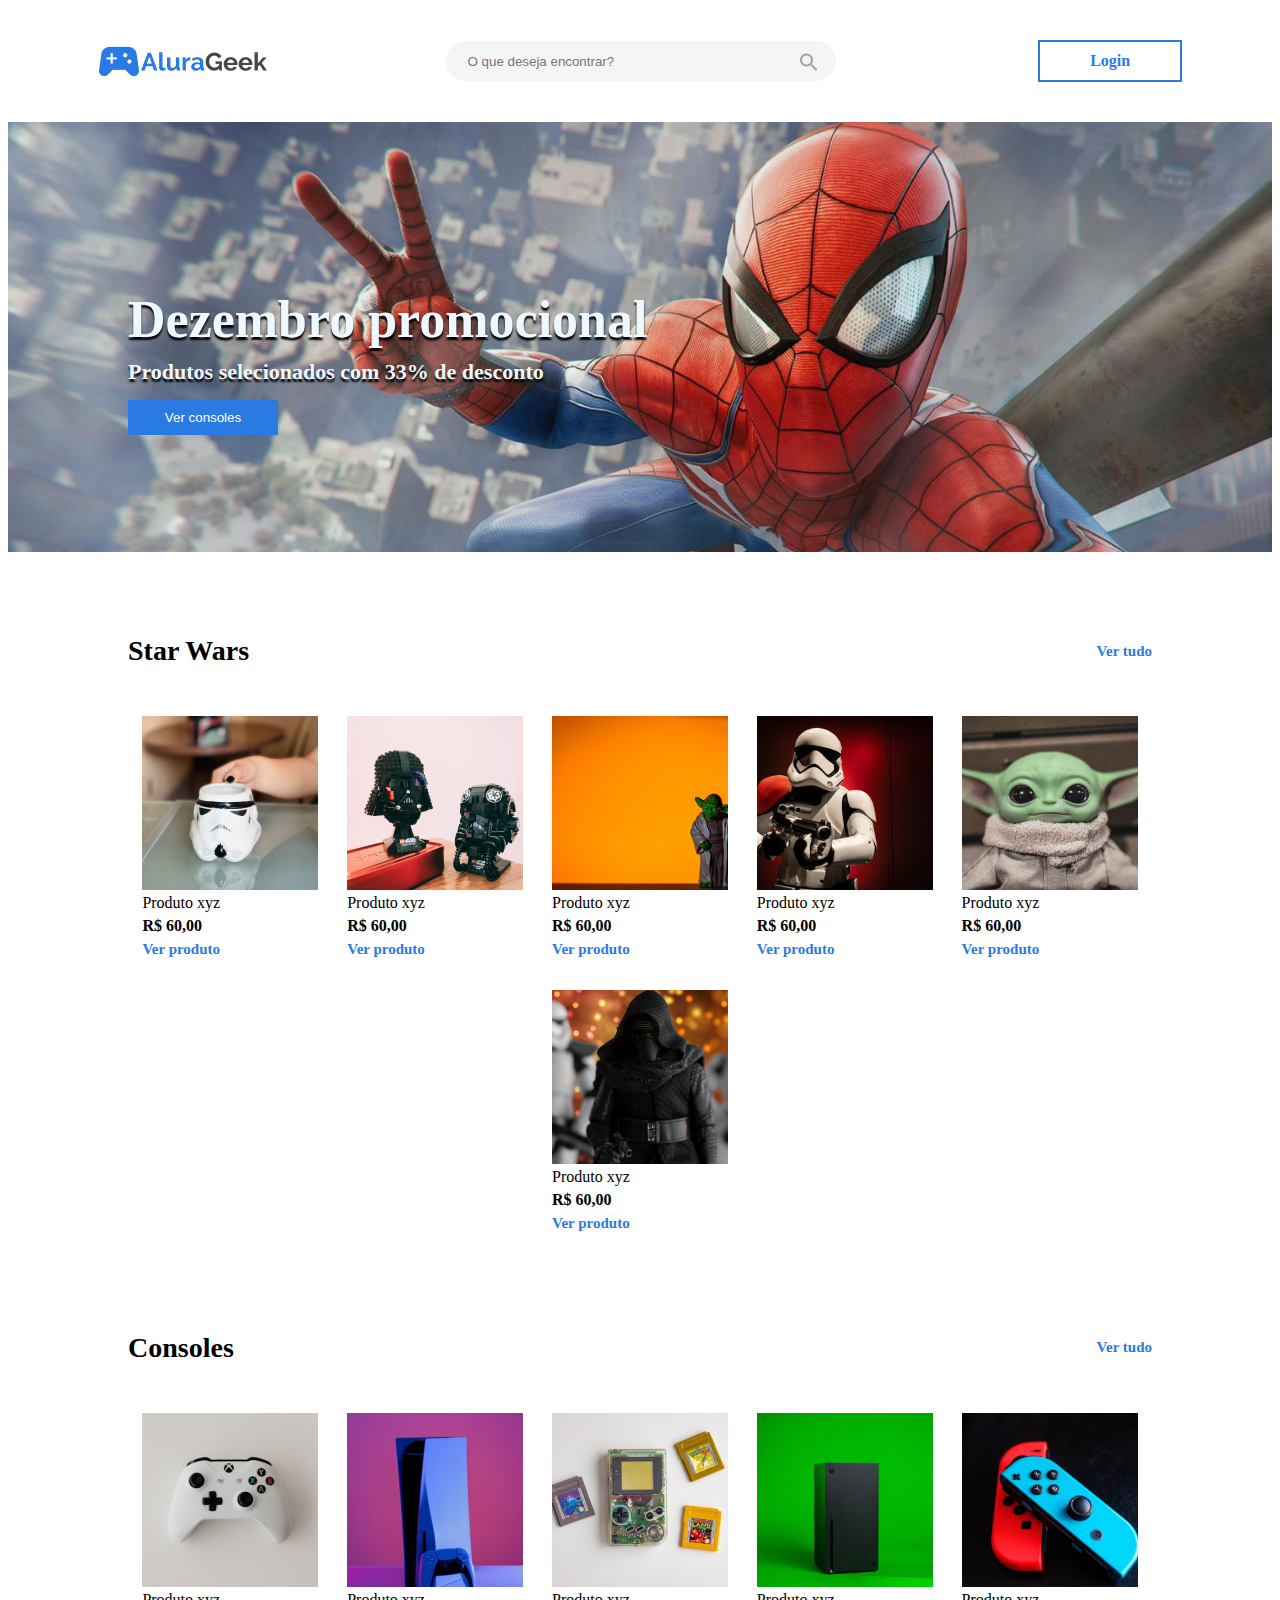
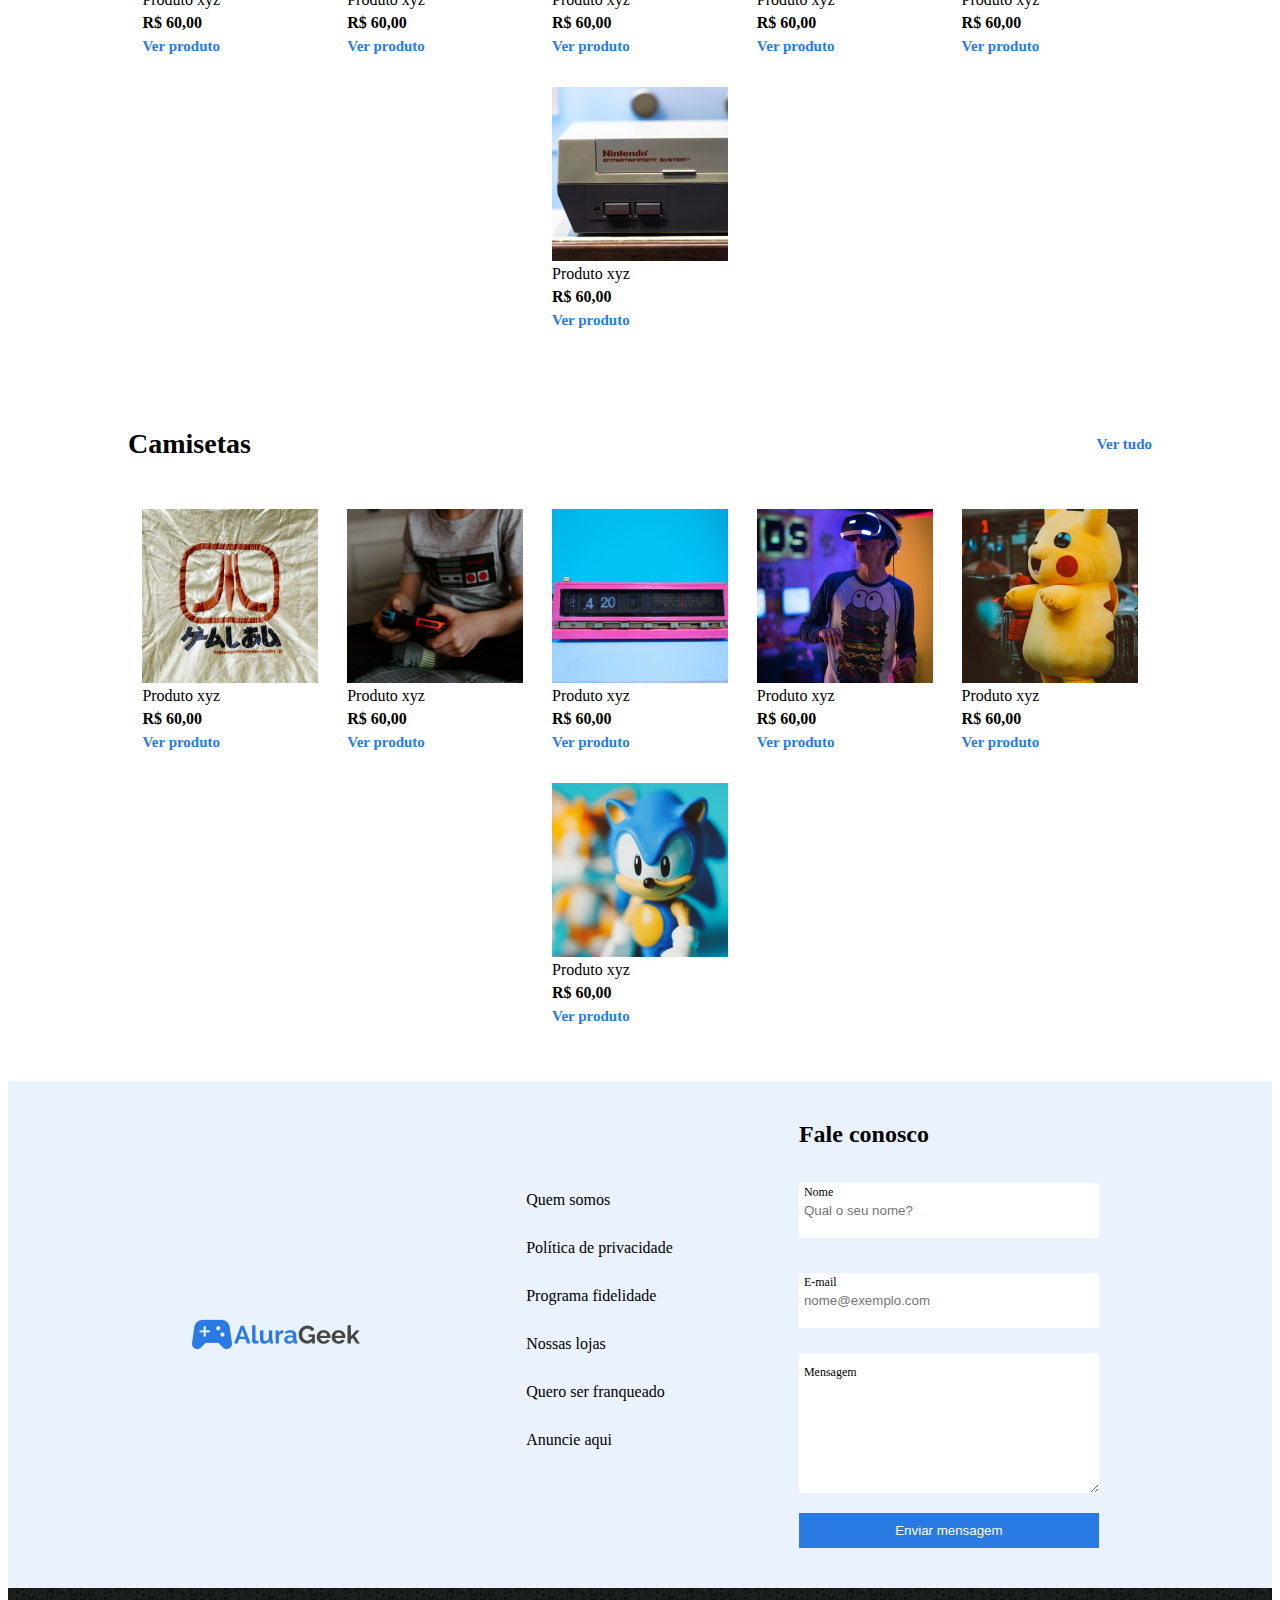
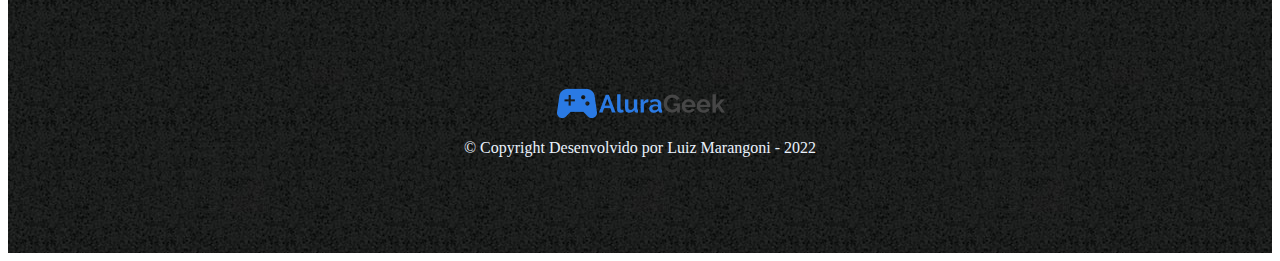
==== index.html @ dcce723d "inclusão de font raleway" ====
<!DOCTYPE html>
<html lang="pt-br">
    <head>
        <meta charset="UTF-8">
        <meta name="viewport" content="widht=device-width, initial-scale=1.0">
        <link href="https://fonts.googleapis.com/css2?family=Raleway&display=swap" rel="stylesheet">
        <link rel="stylesheet" href="../challenge_alurageek/css/body.css">
        <link rel="stylesheet" href="./css/cabecalho/cabecalho.css">
        <link rel="stylesheet" href="./css/cabecalho/logo-alurageek/logo-alurageek.css">
        <link rel="stylesheet" href="./css/cabecalho/buscador/buscador.css">
        <link rel="stylesheet" href="./css/cabecalho/botão-login/botao-login.css">
        <link rel="stylesheet" href="./css/banner/banner.css">
        <link rel="stylesheet" href="./css/banner/banner-titulo.css">
        <link rel="stylesheet" href="./css/banner/banner-texto.css">
        <link rel="stylesheet" href="./css/banner/banner-botao.css">
        <link rel="stylesheet" href="./css/produtos/produtos.css">
        <link rel="stylesheet" href="./css/produtos/produtos-categoria.css">
        <link rel="stylesheet" href="./css/produtos/produtos-vitrine.css">
        <link rel="stylesheet" href="./css/produtos/produto-detalhes.css">
        <link rel="stylesheet" href="./css/formulario/formulario-container.css">
        <link rel="stylesheet" href="./css/formulario/formulario-completo.css">
        <link rel="stylesheet" href="./css/formulario/links-menu/link-item.css">
        <link rel="stylesheet" href="./css/formulario/faleConosco.css">
        <link rel="stylesheet" href="./css/rodape/rodape.css">
        <title>Home -Alura Geek</title>
    </head>
    <body>
        <header class="cabecalho">
            <div class="logo__alurageek">
                <img class="logo__controle" src="./img/controle_logo.png">
                <img class="logo__nome--alura" src="./img/alura_logo.png">
                <img class="logo__nome--geek"src="./img/geek_logo.png">
            </div>
            <div class="buscador">
                <input class="buscador__input" type="search" placeholder="O que deseja encontrar?">
                <img class="buscador__lupa" src="./img/lupa.png">
            </div>
            <a class="botao__login">Login</a>
        </header>
        <div class="banner">
                <h1 class="banner__titulo">Dezembro promocional</h1>
                <p class="banner__texto">Produtos selecionados com 33% de desconto</p>
                <button class="banner__botao" href="">Ver consoles</button>
        </div>
        <main class="produtos">
            <div class="produtos__categoria"> 
                <h2 class="produtos__categoria--nome">Star Wars</h2>
                <a class="produtos__categoria--link" href="">Ver tudo</a>
            </div>
            <div class="produtos__vitrine">
                <ul class="produto__detalhes">
                    <li class="produto__imagem"><img src="./img/caneca_storm.png"></li>
                    <li class="produto__nome">Produto xyz</li>
                    <li class="produto__preco">R$ 60,00</li>
                    <li><a class="produto__link" href="">Ver produto</a></li>
                </ul>
                <ul class="produto__detalhes">
                    <li class="produto__imagem"><img src="./img/luminaria_darth_vader.png"></li>
                    <li>Produto xyz</li>
                    <li class="produto__preco">R$ 60,00</li>
                    <li><a class="produto__link" href="">Ver produto</a></li>
                </ul>
                <ul class="produto__detalhes">
                    <li class="produto__imagem"><img src="./img/yoda.png"></li>
                    <li>Produto xyz</li>
                    <li class="produto__preco">R$ 60,00</li>
                    <li><a class="produto__link" href="">Ver produto</a></li>
                </ul>
                <ul class="produto__detalhes">
                    <li class="produto__imagem"><img src="./img/storm.png"></li>
                    <li>Produto xyz</li>
                    <li class="produto__preco">R$ 60,00</li>
                    <li><a class="produto__link" href="">Ver produto</a></li>
                </ul>
                <ul class="produto__detalhes">
                    <li class="produto__imagem"><img src="./img/baby_yoda.png"></li>
                    <li>Produto xyz</li>
                    <li class="produto__preco">R$ 60,00</li>
                    <li><a class="produto__link" href="">Ver produto</a></li>
                </ul>
                <ul class="produto__detalhes">
                    <li class="produto__imagem"><img src="./img/new_darth.png"></li>
                    <li>Produto xyz</li>
                    <li class="produto__preco">R$ 60,00</li>
                    <li><a class="produto__link" href="">Ver produto</a></li>
                </ul>
            </div>
            <div class="produtos__categoria"> 
                <h2 class="produtos__categoria--nome">Consoles</h2>
                <a class="produtos__categoria--link" href="">Ver tudo</a>
            </div>
            <div class="produtos__vitrine">
                <ul class="produto__detalhes">
                    <li class="produto__imagem"><img src="./img/controle.png"></li>
                    <li>Produto xyz</li>
                    <li class="produto__preco">R$ 60,00</li>
                    <li><a class="produto__link" href="">Ver produto</a></li>
                </ul>
                <ul class="produto__detalhes">
                    <li class="produto__imagem"><img src="./img/console.png"></li>
                    <li>Produto xyz</li>
                    <li class="produto__preco">R$ 60,00</li>
                    <li><a class="produto__link" href="">Ver produto</a></li>
                </ul>
                <ul class="produto__detalhes">
                    <li class="produto__imagem"><img src="./img/portatil.png"></li>
                    <li>Produto xyz</li>
                    <li class="produto__preco">R$ 60,00</li>
                    <li><a class="produto__link" href="">Ver produto</a></li>
                </ul>
                <ul class="produto__detalhes">
                    <li class="produto__imagem"><img src="./img/console2.png"></li>
                    <li>Produto xyz</li>
                    <li class="produto__preco">R$ 60,00</li>
                    <li><a class="produto__link" href="">Ver produto</a></li>
                </ul class="produto__detalhes">
                <ul class="produto__detalhes">
                    <li class="produto__imagem"><img src="./img/portatil2.png"></li>
                    <li>Produto xyz</li>
                    <li class="produto__preco">R$ 60,00</li>
                    <li><a class="produto__link" href="">Ver produto</a></li>
                </ul>
                <ul class="produto__detalhes">
                    <li class="produto__imagem"><img src="./img/console3.png"></li>
                    <li>Produto xyz</li>
                    <li class="produto__preco">R$ 60,00</li>
                    <li><a class="produto__link" href="">Ver produto</a></li>
                </ul>
            </div>
            <div class="produtos__categoria"> 
                <h2 class="produtos__categoria--nome">Camisetas</h2>
                <a class="produtos__categoria--link" href="">Ver tudo</a>
            </div>
            <div class="produtos__vitrine">
                <ul class="produto__detalhes">
                    <li class="produto__imagem"><img src="./img/camiseta.png"></li>
                    <li>Produto xyz</li>
                    <li class="produto__preco">R$ 60,00</li>
                    <li><a class="produto__link" href="">Ver produto</a></li>
                </ul>
                <ul class="produto__detalhes">
                    <li class="produto__imagem"><img src="./img/camiseta2.png"></li>
                    <li>Produto xyz</li>
                    <li class="produto__preco">R$ 60,00</li>
                    <li><a class="produto__link" href="">Ver produto</a></li>
                </ul>
                <ul class="produto__detalhes">
                    <li class="produto__imagem"><img src="./img/retro.png"></li>
                    <li>Produto xyz</li>
                    <li class="produto__preco">R$ 60,00</li>
                    <li><a class="produto__link" href="">Ver produto</a></li>
                </ul>
                <ul class="produto__detalhes">
                    <li class="produto__imagem"><img src="./img/camiseta3.png"></li>
                    <li>Produto xyz</li>
                    <li class="produto__preco">R$ 60,00</li>
                    <li><a class="produto__link" href="">Ver produto</a></li>
                </ul>
                <ul class="produto__detalhes">
                    <li class="produto__imagem"><img src="./img/camiseta4.png"></li>
                    <li>Produto xyz</li>
                    <li class="produto__preco">R$ 60,00</li>
                    <li><a class="produto__link" href="">Ver produto</a></li>
                </ul>
                <ul class="produto__detalhes">
                    <li class="produto__imagem"><img src="./img/camiseta5.png"></li>
                    <li>Produto xyz</li>
                    <li class="produto__preco">R$ 60,00</li>
                    <li><a class="produto__link" href="">Ver produto</a></li>
                </ul>
            </div>
        </main>
        <div class="formulario__container">
            <div class="formulario__completo">
                <div class="logo__alurageek">
                    <img class="logo__controle" src="./img/controle_logo.png">
                    <img class="logo__nome--alura" src="./img/alura_logo.png">
                    <img class="logo__nome--geek"src="./img/geek_logo.png">
                </div>
                <div class="links">
                    <ul class="links__menu" >
                        <li class="link__item">Quem somos</li>
                        <li class="link__item">Política de privacidade</li>
                        <li class="link__item">Programa fidelidade</li>
                        <li class="link__item">Nossas lojas</li>
                        <li class="link__item">Quero ser franqueado</li>
                        <li class="link__item">Anuncie aqui</li>
                    </ul>
                </div>    
                <form class="faleConosco">
                    <h2 class="faleConosco__titulo">Fale conosco</h2>
                    <div class="faleConosco__formulario">
                        <label class="faleConosco__label"for="nome">Nome</label>
                        <input class="faleConosco__inputs" type="text" id="nome" placeholder="Qual o seu nome?">
                        <label class="faleConosco__label" for="e-mail">E-mail</label>
                        <input class="faleConosco__inputs" type="email" id="e-mail" placeholder="nome@exemplo.com">
                        <label class="faleConosco__label" for="mensagem">Mensagem</label>
                        <textarea class="faleConosco__textarea"id="mensagem"></textarea>
                        <input class="faleConosco__botao"type="submit" value="Enviar mensagem">
                    </div>
                </form>
            </div>
        </div>
        <footer class="rodape">
            <div class="logo__alurageek logo__alurageek--rodape">
                <img id="controle" src="./img/controle_logo.png">
                <img src="./img/alura_logo.png">
                <img src="./img/geek_logo.png">
            </div>
            <p class="copyright">&copy; Copyright Desenvolvido por Luiz Marangoni - 2022</p>
        </footer>
    </body>
</html>
---- css/cabecalho/cabecalho.css ----
.cabecalho{
    display: flex;
    justify-content: space-around;
    margin: 40px auto;
    align-items: center;
}
---- css/cabecalho/logo-alurageek/logo-alurageek.css ----
.logo__alurageek{
    display: flex;
    align-items: center;
}
---- css/cabecalho/buscador/buscador.css ----
.buscador__input{
    width: 390px;
    height: 40px;
    padding: 15px 20px;
    border: 1px solid #f5f5f5;
    border-radius: 20px;
    background-color: #F5F5F5;   
}

.buscador__lupa{
    position:relative;
    top:5px;
    right:40px;
}
@media screen and (max-width: 460px) {
    .buscador__input{
        display: none;
    }
    .buscador__lupa{
        position: static;
        justify-content: flex-end;
    }
}
---- css/cabecalho/botão-login/botao-login.css ----
.botao__login{
    border: 2px solid #2A7AE4;
    padding: 10px 50px;
    color: #2A7AE4;
    font-weight: bold;
}
---- css/banner/banner.css ----
.banner{
    background-image: url(../../img/homem-aranha.jpg);
    background-size: cover;
    display: flex;
    flex-direction: column;
    height: 430px;
    justify-content: center;
    margin: 40px auto;
}

@media screen and (max-width: 468px) {
    .banner{
        height: auto;
        text-align: center;
        padding: 80px auto; 
    }

}
---- css/banner/banner-titulo.css ----
.banner__titulo{
    color: aliceblue;
    font-size: 52px;
    font-weight: bold;
    margin: 50px 0px 10px 120px;
    text-shadow: 0 3px 2px black;
}

@media screen and (max-width: 468px) {
    .banner__titulo {
        margin: 35px 50px;
        text-align: center;
    }
}
---- css/banner/banner-texto.css ----
.banner__texto{
    color: aliceblue;
    font-size: 22px;
    font-weight: bold;
    margin: 0 0px 15px 120px;
    text-shadow: 0 3px 2px black;
}
@media screen and (max-width: 468px) {
    .banner__texto {
        margin: 0px 30px 35px 35px;
        text-align: center;
    }
}
---- css/banner/banner-botao.css ----
.banner__botao{
    
    background-color: #2A7AE4;
    border: none;
    color: white;
    margin-left: 120px;
    padding: 10px 30px;
    transition: 1s all;
    width: 150px;
}

.banner__botao:hover{
    background-color: red;
    transform: scale(1.2);
}

@media screen and (max-width: 460px) {
    .banner__botao{
        margin-bottom: 20px;
    }
    
}
---- css/produtos/produtos.css ----
.produtos {
    margin: 40px auto;   
   
}
---- css/produtos/produtos-categoria.css ----
.produtos__categoria{
    align-items: center;
    display: flex;
    justify-content: space-between;
    margin: 60px 120px 10px 120px;
    font-weight: bold;
}

.produtos__categoria--nome{
    font-size: 28px ;

}

.produtos__categoria--link{
    font-size: 15px;
    text-decoration: none;
    color: #2A7AE4;
    font-weight: bold;
}

@media screen and (max-width: 460px) {
    .produtos__categoria {
    background: #efefef;
    margin: 40px 0px 0px 0px; 
    padding: 20px;
    }
}
---- css/produtos/produtos-vitrine.css ----
.produtos__vitrine{
    display: flex;
    flex-wrap: wrap;
    justify-content: space-around; 
    margin: 0px 120px;
}

@media screen and (max-width: 460px){
    .produtos__vitrine {
        margin: 0px 20px;
        justify-content: space-between;
    }
    
}
---- css/produtos/produto-detalhes.css ----
.produto__detalhes{
    display: flex;
    flex-direction: column;
    justify-content: center;
    list-style: none;
    padding: 0px;
}
.produto__preco{
    font-weight: bold;
    padding:5px 5px 5px 0px;
}
.produto__link{
    font-size: 15px;
    text-decoration: none;
    color: #2A7AE4; 
    font-weight: bold;
}

@media screen and (max-width: 460px) {
    .produto__detalhes{
        align-items: center;
        width: 40%;
        justify-content: space-around; 
        margin: 2%;
    }
}
---- css/formulario/formulario-container.css ----
.formulario__container{
    background: #EAF2FD;
}
---- css/formulario/formulario-completo.css ----
.formulario__completo{
    align-items: center;
    display: flex;
    flex-wrap: wrap;
    justify-content: space-around;
    margin: 40px 120px 0px 120px;
    padding: 40px 0px;
}
---- css/formulario/links-menu/link-item.css ----
.links{
   margin: 30px 0px;
}
.link__item{
   padding-bottom: 30px;
   list-style: none;
}
---- css/formulario/faleConosco.css ----
.faleConosco__titulo{
    font-weight: bold;
    margin: 0 0 10px 0
}
.faleConosco__label{
    position: relative;
    font-size: 12px;
    top: 27px;
    left: 5px;
}
.faleConosco__inputs{
    padding: 20px 5px;
    margin: 10px 0px;
    font: 16px;
    border: none;
}
.faleConosco__formulario{
display: flex;
    width: 290px;
    flex-direction: column;
    flex-wrap: wrap;
}
.faleConosco__textarea{
width: 290px;
height: 100px;
padding: 20px 5px;
border: none;
}
.faleConosco__botao{
    background-color: #2A7AE4;
    border: none;
    color: white;
    margin-top: 20px;
    padding: 10px 30px;
    transition: 1s all;
    width: 300px;    
}
.faleConosco__botao:hover{
    background-color: red;
    transform: scale(1.2);
}
---- css/rodape/rodape.css ----
.rodape{
    background: url(../../img/bg.jpg);
    text-align: center;
    color:#EAF2FD;
    padding: 80px;
}
.logo__alurageek--rodape{
    justify-content: center;
    margin: 20px auto;
}
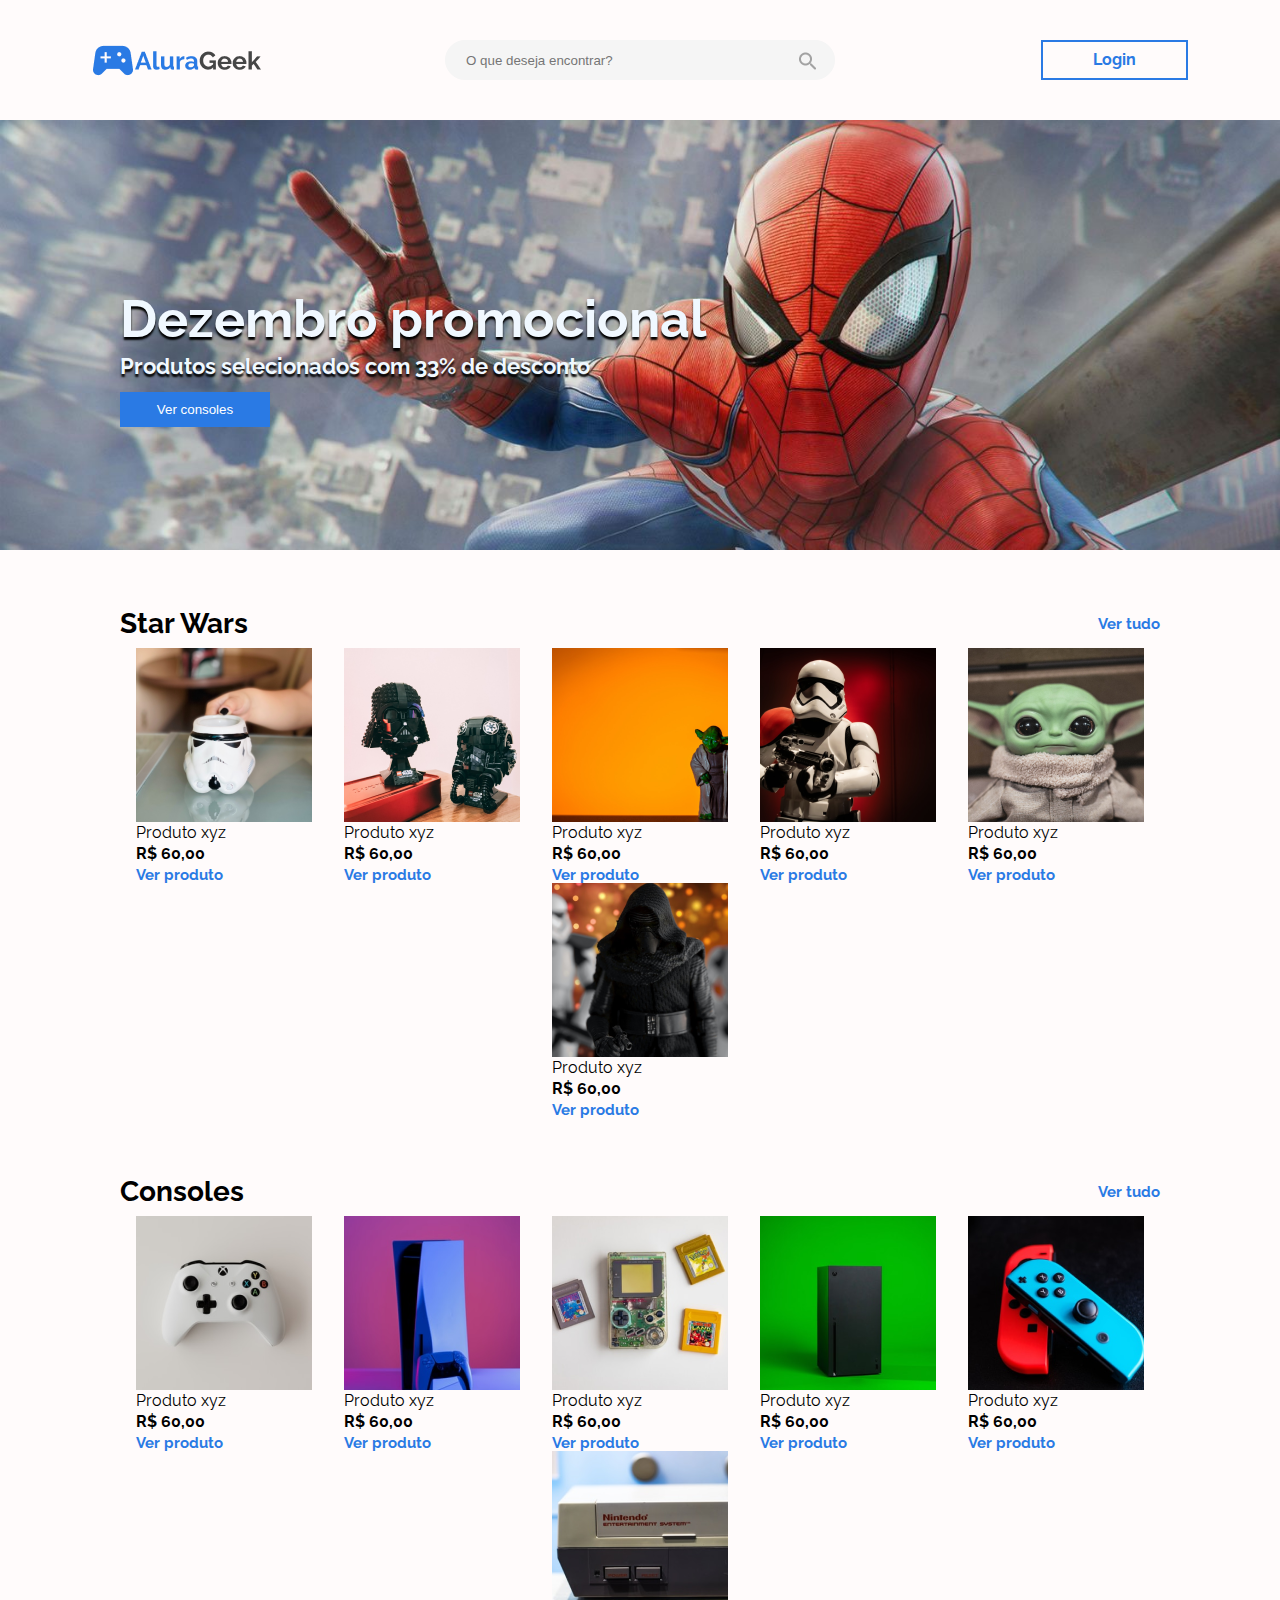
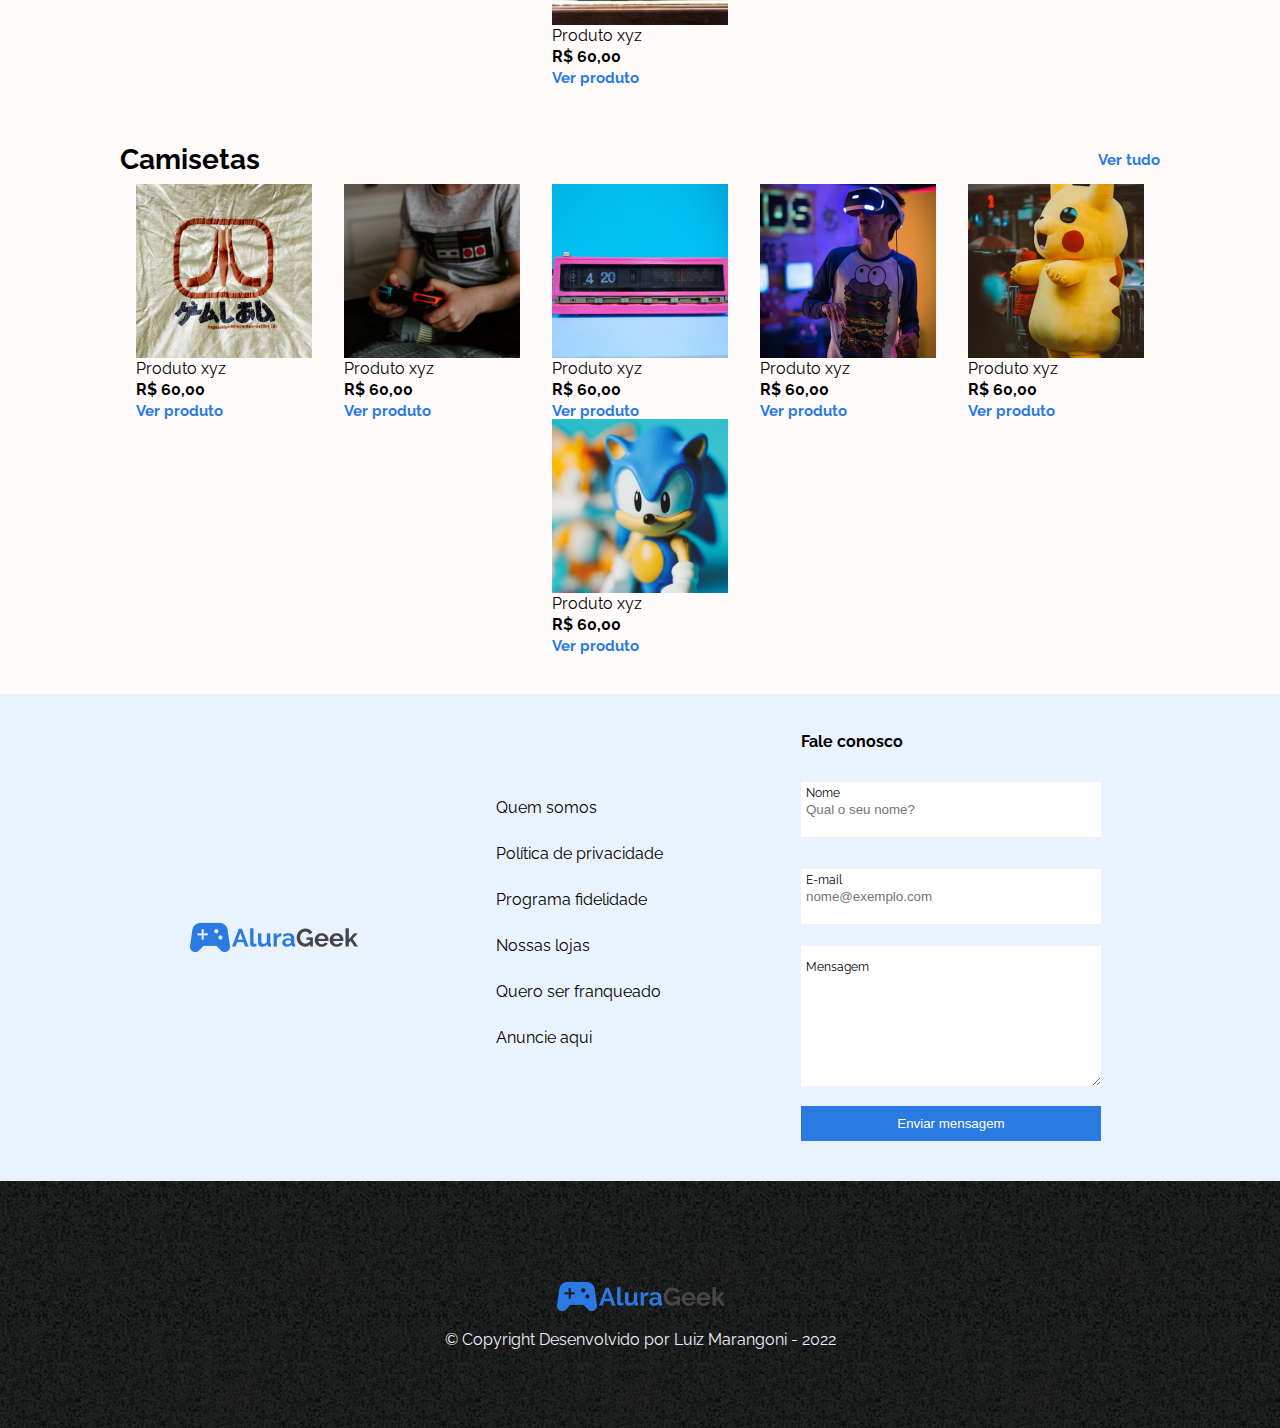
==== commit b3514c91: "atualização de css para retirada de bordas do site" ====
--- a/index.html
+++ b/index.html
@@ -3,8 +3,8 @@
     <head>
         <meta charset="UTF-8">
         <meta name="viewport" content="widht=device-width, initial-scale=1.0">
-        <link href="https://fonts.googleapis.com/css2?family=Raleway&display=swap" rel="stylesheet">
-        <link rel="stylesheet" href="../challenge_alurageek/css/body.css">
+        <link rel="stylesheet" href="./css/reset.css">
+        <link rel="stylesheet" href="./css/body.css">
         <link rel="stylesheet" href="./css/cabecalho/cabecalho.css">
         <link rel="stylesheet" href="./css/cabecalho/logo-alurageek/logo-alurageek.css">
         <link rel="stylesheet" href="./css/cabecalho/buscador/buscador.css">
@@ -22,6 +22,7 @@
         <link rel="stylesheet" href="./css/formulario/links-menu/link-item.css">
         <link rel="stylesheet" href="./css/formulario/faleConosco.css">
         <link rel="stylesheet" href="./css/rodape/rodape.css">
+        <link href="https://fonts.googleapis.com/css2?family=Raleway&display=swap" rel="stylesheet">
         <title>Home -Alura Geek</title>
     </head>
     <body>
--- a/css/body.css
+++ b/css/body.css
@@ -0,0 +1,5 @@
+body{
+    background:rgb(255, 251, 251);
+    font-family: 'Raleway', sans-serif;
+    margin: 0px;
+}
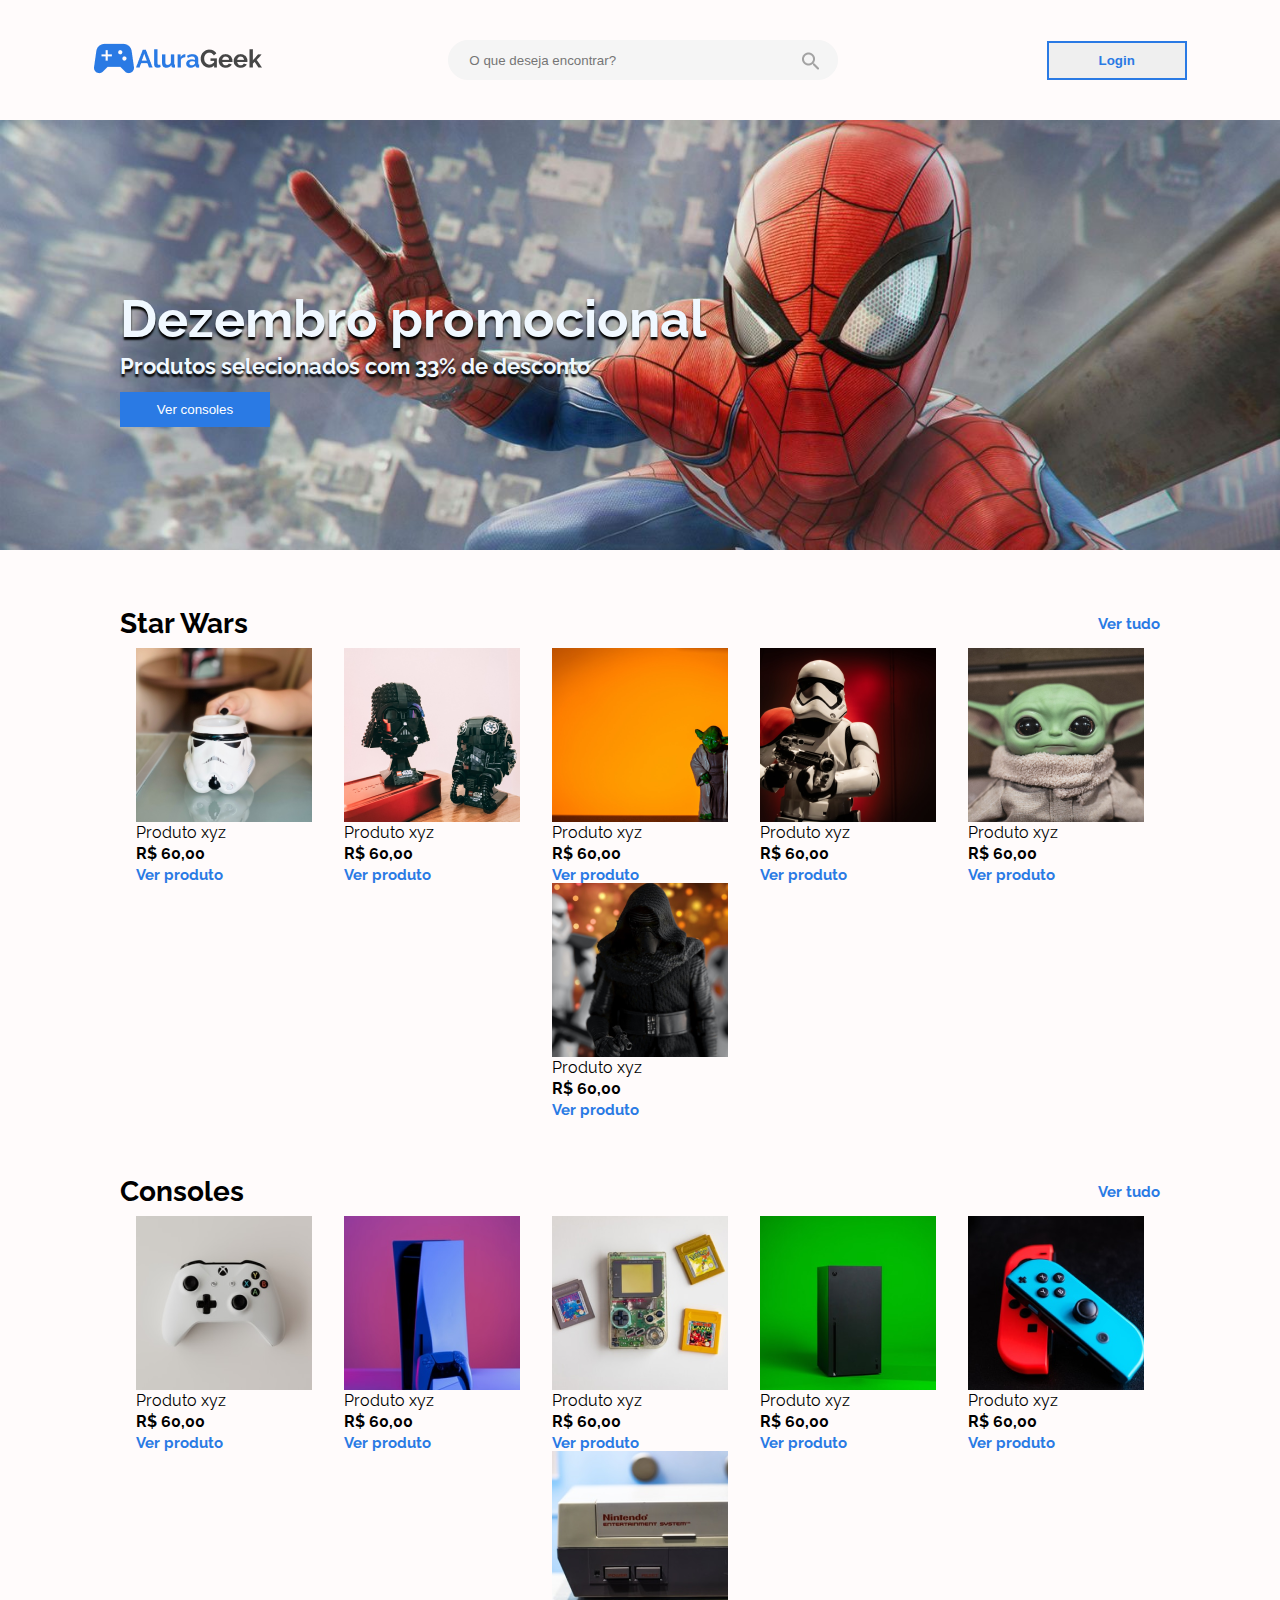
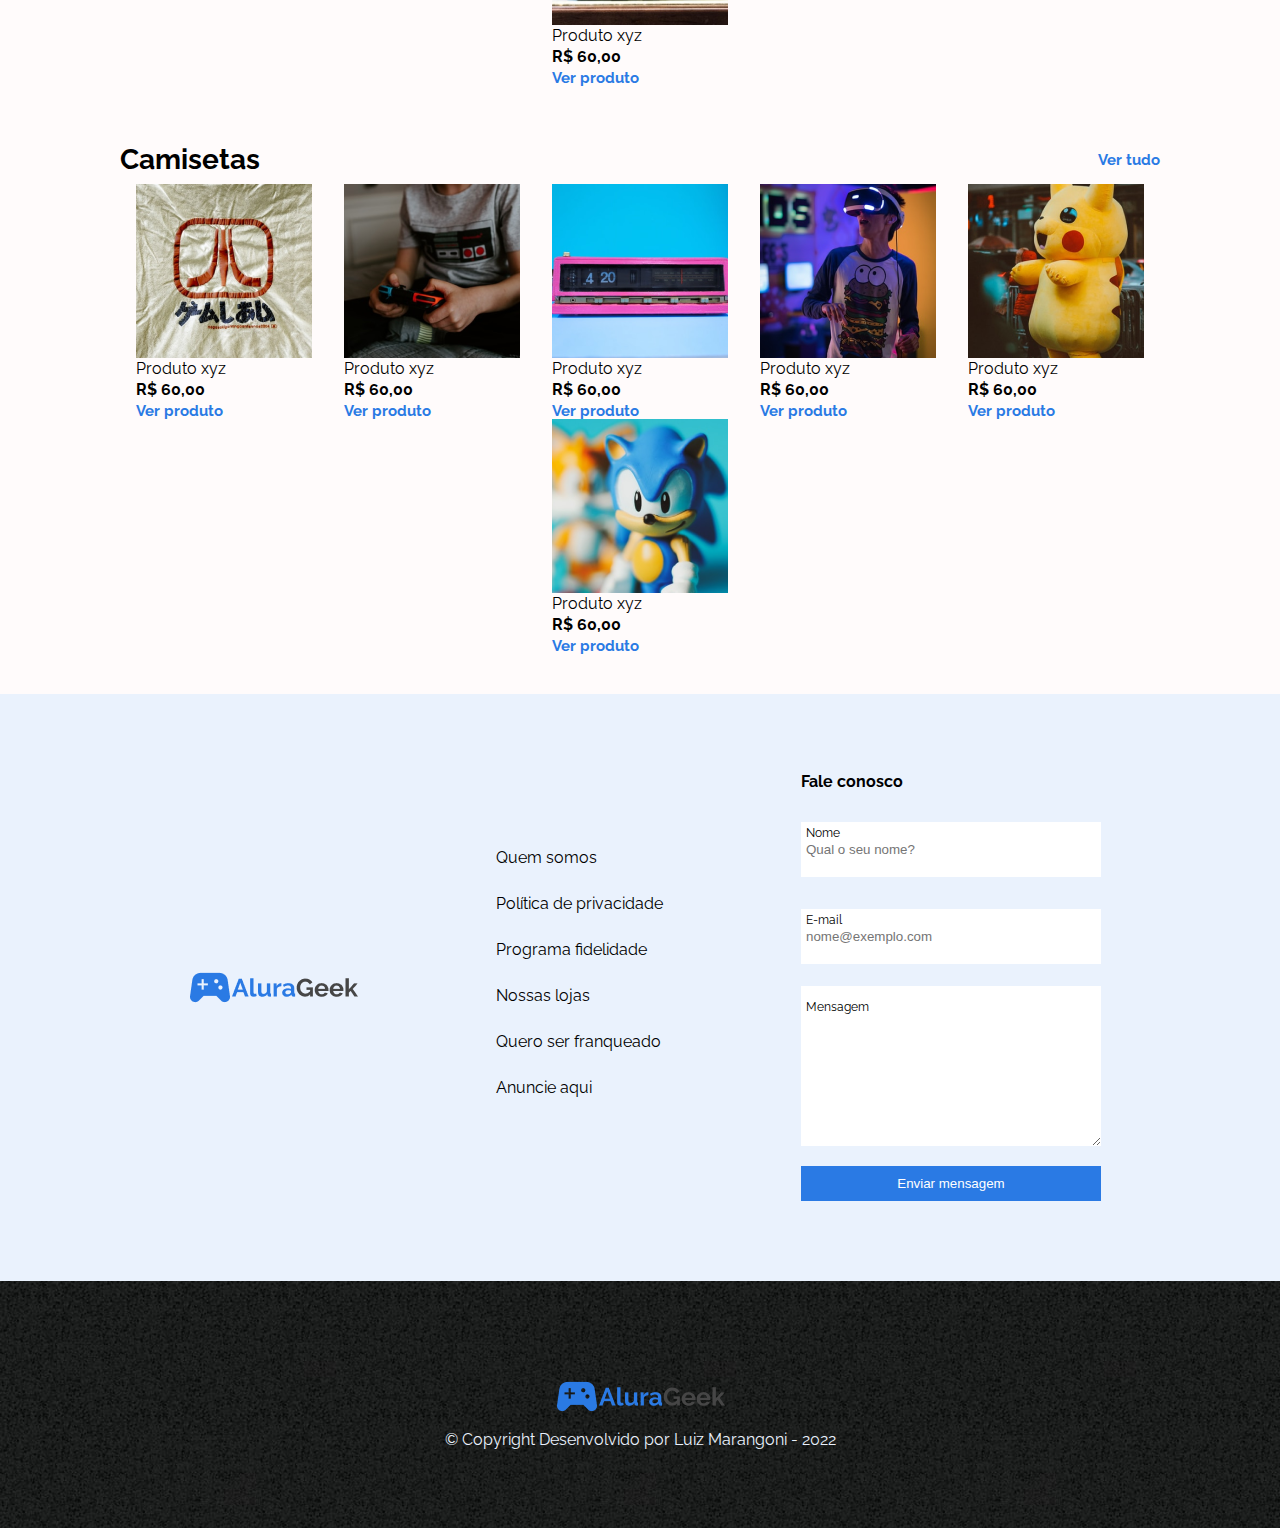
==== commit df93e518: "ajustes nos cabeçalhos de todas as paginas" ====
--- a/index.html
+++ b/index.html
@@ -28,15 +28,15 @@
     <body>
         <header class="cabecalho">
             <div class="logo__alurageek">
-                <img class="logo__controle" src="./img/controle_logo.png">
-                <img class="logo__nome--alura" src="./img/alura_logo.png">
-                <img class="logo__nome--geek"src="./img/geek_logo.png">
+                <a href="./index.html"><img class="logo__controle" src="./img/controle_logo.png"></a>
+                <a href="./index.html"><img class="logo__nome--alura" src="./img/alura_logo.png"></a>
+                <a href="./index.html"><img class="logo__nome--geek"src="./img/geek_logo.png"></a>
             </div>
             <div class="buscador">
                 <input class="buscador__input" type="search" placeholder="O que deseja encontrar?">
                 <img class="buscador__lupa" src="./img/lupa.png">
             </div>
-            <a class="botao__login">Login</a>
+            <button class="botao__login"><a href="./login.html">Login</a></button>
         </header>
         <div class="banner">
                 <h1 class="banner__titulo">Dezembro promocional</h1>
--- a/css/cabecalho/botão-login/botao-login.css
+++ b/css/cabecalho/botão-login/botao-login.css
@@ -3,4 +3,10 @@
     padding: 10px 50px;
     color: #2A7AE4;
     font-weight: bold;
+    text-decoration: none;
+}
+
+.botao__login a {
+    color: #2A7AE4;;
+    text-decoration: none;
 }--- a/css/formulario/formulario-completo.css
+++ b/css/formulario/formulario-completo.css
@@ -4,6 +4,6 @@
     display: flex;
     flex-wrap: wrap;
     justify-content: space-around;
-    margin: 40px 120px 0px 120px;
-    padding: 40px 0px;
+    margin: 0px 120px;
+    padding: 80px 0px;
 }--- a/css/formulario/faleConosco.css
+++ b/css/formulario/faleConosco.css
@@ -23,7 +23,7 @@
 .faleConosco__textarea{
 width: 290px;
 height: 100px;
-padding: 20px 5px;
+padding: 30px 5px;
 border: none;
 }
 .faleConosco__botao{
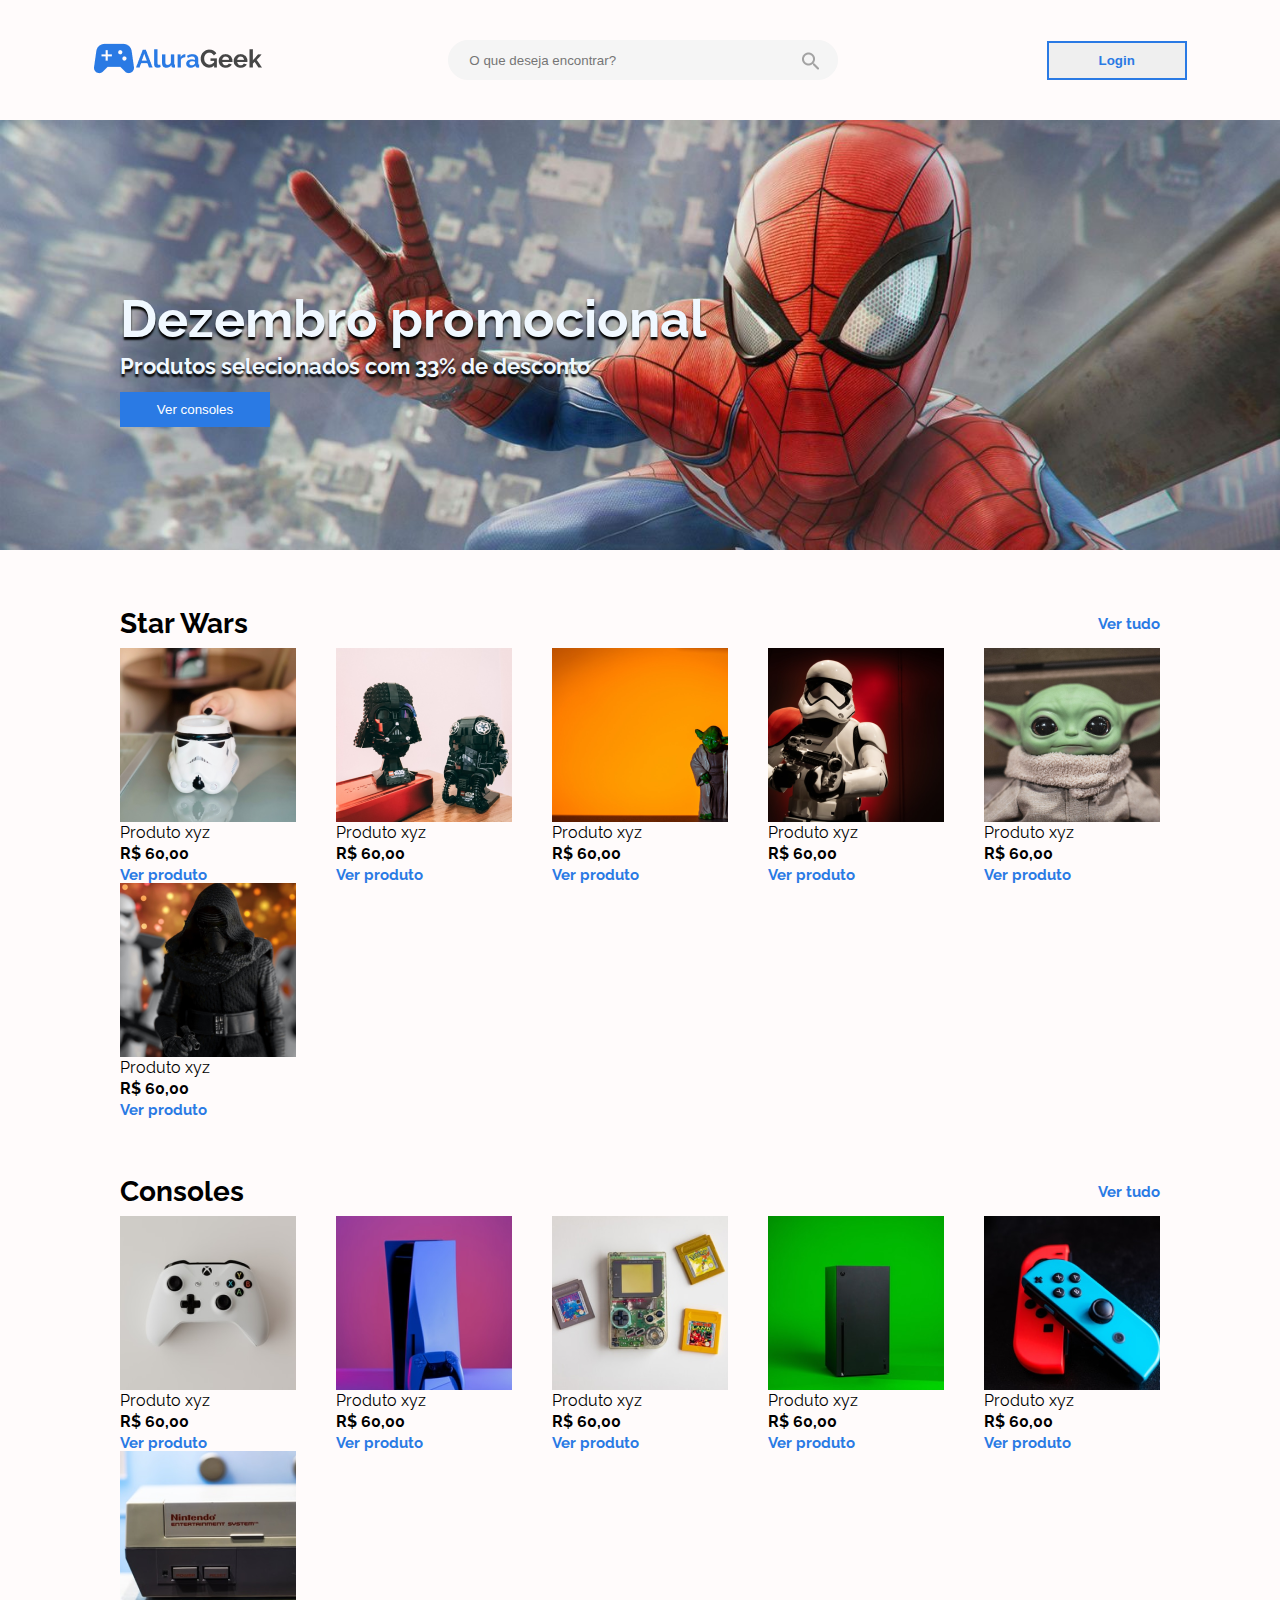
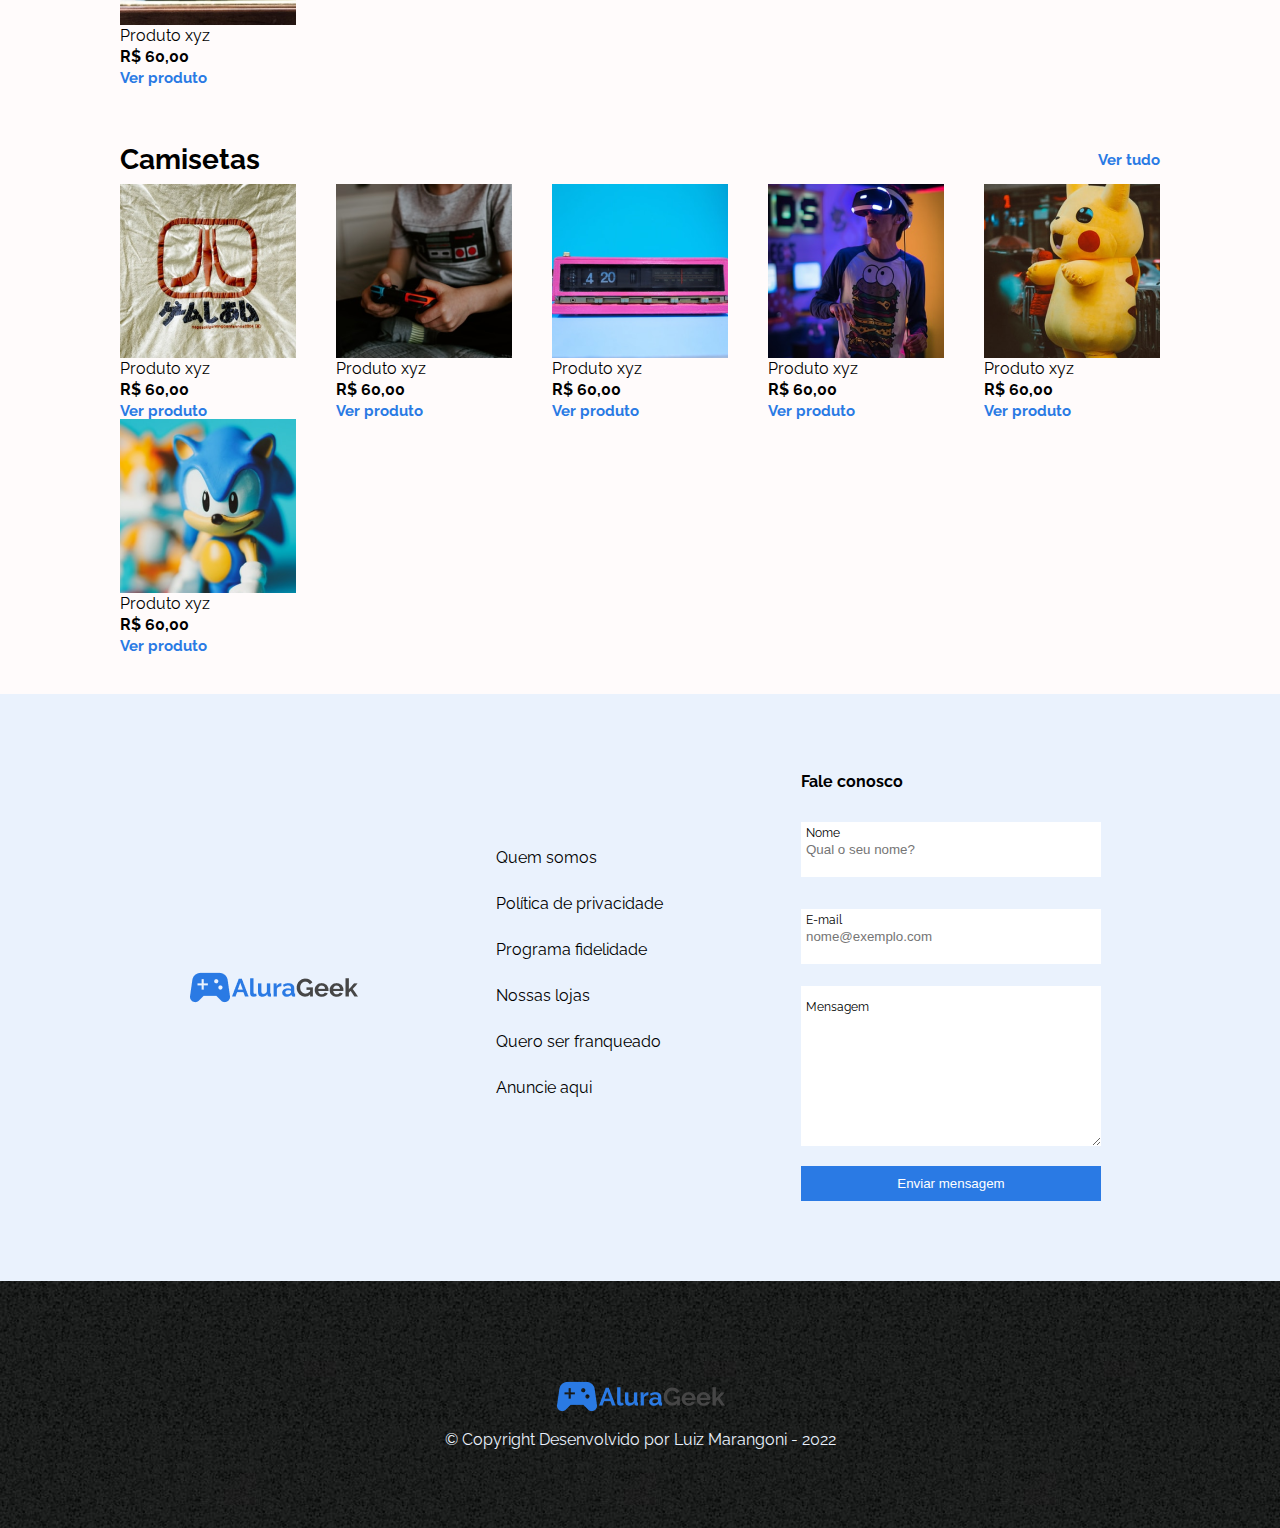
==== commit ba126fb6: "adicionando funcções de javascript" ====
--- a/index.html
+++ b/index.html
@@ -53,79 +53,79 @@
                     <li class="produto__imagem"><img src="./img/caneca_storm.png"></li>
                     <li class="produto__nome">Produto xyz</li>
                     <li class="produto__preco">R$ 60,00</li>
-                    <li><a class="produto__link" href="">Ver produto</a></li>
+                    <li><a class="produto__link" href="./produto.html">Ver produto</a></li>
                 </ul>
                 <ul class="produto__detalhes">
                     <li class="produto__imagem"><img src="./img/luminaria_darth_vader.png"></li>
                     <li>Produto xyz</li>
                     <li class="produto__preco">R$ 60,00</li>
-                    <li><a class="produto__link" href="">Ver produto</a></li>
+                    <li><a class="produto__link" href="./produto.html">Ver produto</a></li>
                 </ul>
                 <ul class="produto__detalhes">
                     <li class="produto__imagem"><img src="./img/yoda.png"></li>
                     <li>Produto xyz</li>
                     <li class="produto__preco">R$ 60,00</li>
-                    <li><a class="produto__link" href="">Ver produto</a></li>
+                    <li><a class="produto__link" href="./produto.html">Ver produto</a></li>
                 </ul>
                 <ul class="produto__detalhes">
                     <li class="produto__imagem"><img src="./img/storm.png"></li>
                     <li>Produto xyz</li>
                     <li class="produto__preco">R$ 60,00</li>
-                    <li><a class="produto__link" href="">Ver produto</a></li>
+                    <li><a class="produto__link" href="./produto.html">Ver produto</a></li>
                 </ul>
                 <ul class="produto__detalhes">
                     <li class="produto__imagem"><img src="./img/baby_yoda.png"></li>
                     <li>Produto xyz</li>
                     <li class="produto__preco">R$ 60,00</li>
-                    <li><a class="produto__link" href="">Ver produto</a></li>
+                    <li><a class="produto__link" href="./produto.html">Ver produto</a></li>
                 </ul>
                 <ul class="produto__detalhes">
                     <li class="produto__imagem"><img src="./img/new_darth.png"></li>
                     <li>Produto xyz</li>
                     <li class="produto__preco">R$ 60,00</li>
-                    <li><a class="produto__link" href="">Ver produto</a></li>
+                    <li><a class="produto__link" href="./produto.html">Ver produto</a></li>
                 </ul>
             </div>
             <div class="produtos__categoria"> 
                 <h2 class="produtos__categoria--nome">Consoles</h2>
-                <a class="produtos__categoria--link" href="">Ver tudo</a>
+                <a class="produtos__categoria--link" href="./produto.html">Ver tudo</a>
             </div>
             <div class="produtos__vitrine">
                 <ul class="produto__detalhes">
                     <li class="produto__imagem"><img src="./img/controle.png"></li>
                     <li>Produto xyz</li>
                     <li class="produto__preco">R$ 60,00</li>
-                    <li><a class="produto__link" href="">Ver produto</a></li>
+                    <li><a class="produto__link" href="./produto.html">Ver produto</a></li>
                 </ul>
                 <ul class="produto__detalhes">
                     <li class="produto__imagem"><img src="./img/console.png"></li>
                     <li>Produto xyz</li>
                     <li class="produto__preco">R$ 60,00</li>
-                    <li><a class="produto__link" href="">Ver produto</a></li>
+                    <li><a class="produto__link" href="./produto.html">Ver produto</a></li>
                 </ul>
                 <ul class="produto__detalhes">
                     <li class="produto__imagem"><img src="./img/portatil.png"></li>
                     <li>Produto xyz</li>
                     <li class="produto__preco">R$ 60,00</li>
-                    <li><a class="produto__link" href="">Ver produto</a></li>
+                    <li><a class="produto__link" href="./produto.html">Ver produto</a></li>
                 </ul>
                 <ul class="produto__detalhes">
                     <li class="produto__imagem"><img src="./img/console2.png"></li>
                     <li>Produto xyz</li>
                     <li class="produto__preco">R$ 60,00</li>
-                    <li><a class="produto__link" href="">Ver produto</a></li>
+                    <li><a class="produto__link" href="./produto.html">Ver produto</a></li>
                 </ul class="produto__detalhes">
                 <ul class="produto__detalhes">
                     <li class="produto__imagem"><img src="./img/portatil2.png"></li>
                     <li>Produto xyz</li>
                     <li class="produto__preco">R$ 60,00</li>
-                    <li><a class="produto__link" href="">Ver produto</a></li>
+                    <li><a class="produto__link" href="./produto.html">Ver produto</a></li>
                 </ul>
                 <ul class="produto__detalhes">
                     <li class="produto__imagem"><img src="./img/console3.png"></li>
                     <li>Produto xyz</li>
                     <li class="produto__preco">R$ 60,00</li>
-                    <li><a class="produto__link" href="">Ver produto</a></li>
+                    <li><a class="produto__link" href="./produto.html">Ver produto</a></li>
                 </ul>
             </div>
             <div class="produtos__categoria"> 
@@ -137,37 +137,37 @@
                     <li class="produto__imagem"><img src="./img/camiseta.png"></li>
                     <li>Produto xyz</li>
                     <li class="produto__preco">R$ 60,00</li>
-                    <li><a class="produto__link" href="">Ver produto</a></li>
+                    <li><a class="produto__link" href="./produto.html">Ver produto</a></li>
                 </ul>
                 <ul class="produto__detalhes">
                     <li class="produto__imagem"><img src="./img/camiseta2.png"></li>
                     <li>Produto xyz</li>
                     <li class="produto__preco">R$ 60,00</li>
-                    <li><a class="produto__link" href="">Ver produto</a></li>
+                    <li><a class="produto__link" href="./produto.html">Ver produto</a></li>
                 </ul>
                 <ul class="produto__detalhes">
                     <li class="produto__imagem"><img src="./img/retro.png"></li>
                     <li>Produto xyz</li>
                     <li class="produto__preco">R$ 60,00</li>
-                    <li><a class="produto__link" href="">Ver produto</a></li>
+                    <li><a class="produto__link" href="./produto.html">Ver produto</a></li>
                 </ul>
                 <ul class="produto__detalhes">
                     <li class="produto__imagem"><img src="./img/camiseta3.png"></li>
                     <li>Produto xyz</li>
                     <li class="produto__preco">R$ 60,00</li>
-                    <li><a class="produto__link" href="">Ver produto</a></li>
+                    <li><a class="produto__link" href="./produto.html">Ver produto</a></li>
                 </ul>
                 <ul class="produto__detalhes">
                     <li class="produto__imagem"><img src="./img/camiseta4.png"></li>
                     <li>Produto xyz</li>
                     <li class="produto__preco">R$ 60,00</li>
-                    <li><a class="produto__link" href="">Ver produto</a></li>
+                    <li><a class="produto__link" href="./produto.html">Ver produto</a></li>
                 </ul>
                 <ul class="produto__detalhes">
                     <li class="produto__imagem"><img src="./img/camiseta5.png"></li>
                     <li>Produto xyz</li>
                     <li class="produto__preco">R$ 60,00</li>
-                    <li><a class="produto__link" href="">Ver produto</a></li>
+                    <li><a class="produto__link" href="./produto.html">Ver produto</a></li>
                 </ul>
             </div>
         </main>
@@ -192,11 +192,11 @@
                     <h2 class="faleConosco__titulo">Fale conosco</h2>
                     <div class="faleConosco__formulario">
                         <label class="faleConosco__label"for="nome">Nome</label>
-                        <input class="faleConosco__inputs" type="text" id="nome" placeholder="Qual o seu nome?">
+                        <input class="faleConosco__inputs" type="text" id="nome" name="nome"placeholder="Qual o seu nome?">
                         <label class="faleConosco__label" for="e-mail">E-mail</label>
-                        <input class="faleConosco__inputs" type="email" id="e-mail" placeholder="nome@exemplo.com">
+                        <input class="faleConosco__inputs" type="email" id="e-mail" name="email" placeholder="nome@exemplo.com">
                         <label class="faleConosco__label" for="mensagem">Mensagem</label>
-                        <textarea class="faleConosco__textarea"id="mensagem"></textarea>
+                        <textarea class="faleConosco__textarea"id="mensagem" name="mensagem"></textarea>
                         <input class="faleConosco__botao"type="submit" value="Enviar mensagem">
                     </div>
                 </form>
@@ -210,5 +210,6 @@
             </div>
             <p class="copyright">&copy; Copyright Desenvolvido por Luiz Marangoni - 2022</p>
         </footer>
+    <script src="./js/principal.js"></script>
     </body>
 </html>--- a/css/produtos/produtos-vitrine.css
+++ b/css/produtos/produtos-vitrine.css
@@ -1,8 +1,9 @@
 .produtos__vitrine{
     display: flex;
     flex-wrap: wrap;
-    justify-content: space-around; 
+    justify-content: space-between; 
     margin: 0px 120px;
+    padding: 40px auto;
 }
 
 @media screen and (max-width: 460px){
